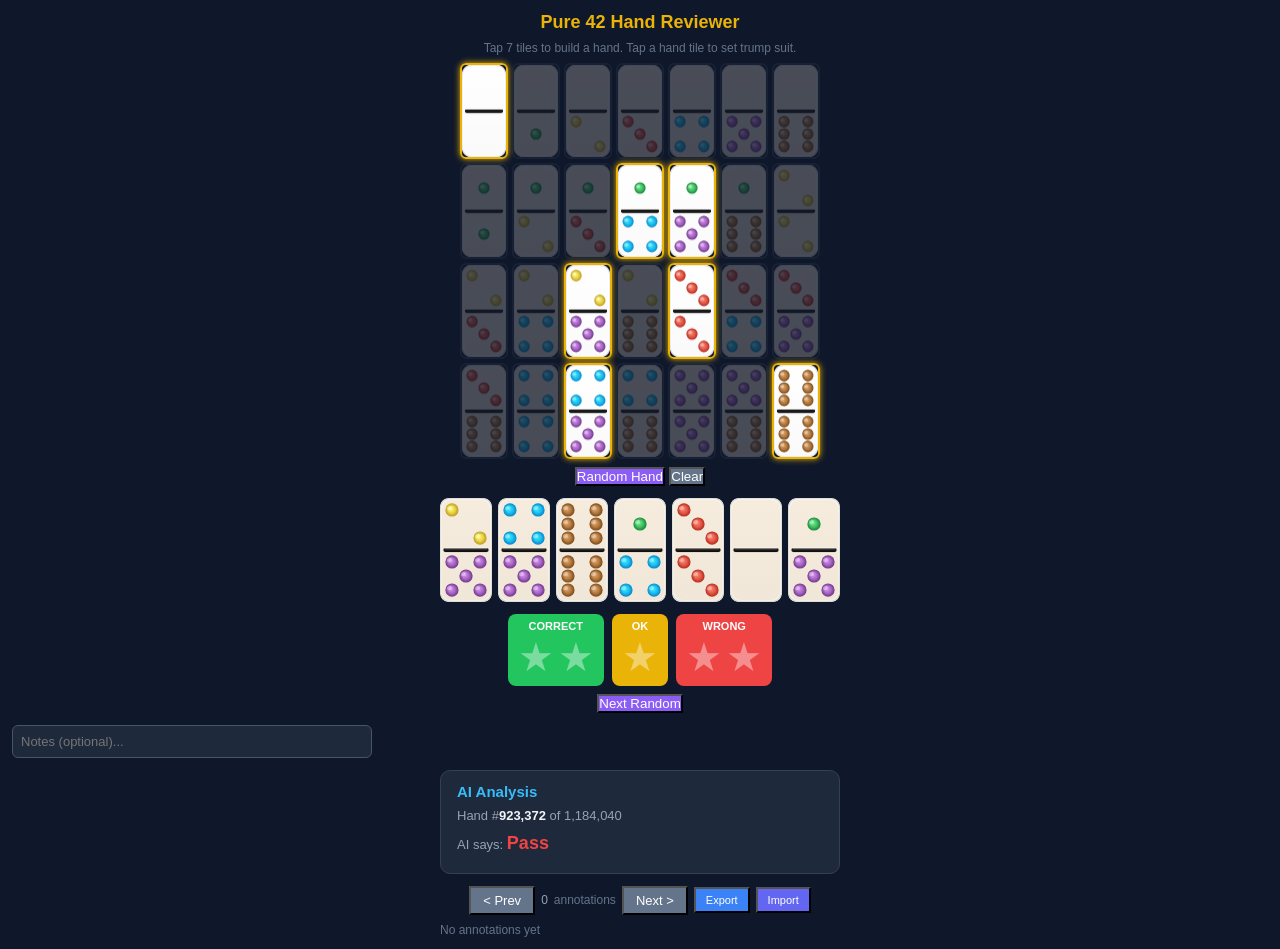
==== hand-reviewer.html @ 448b38bd "Flip button order: Correct on left, Wrong on right, stars reversed Co-Authored-By: Claude Opus 4.6 (" ====
<!DOCTYPE html>
<html lang="en">
<head>
<meta charset="UTF-8">
<meta name="viewport" content="width=device-width, initial-scale=1.0, user-scalable=no">
<meta name="reader" content="deny">
<meta property="og:type" content="website">
<title>Pure 42 Hand Reviewer</title>
<style>
* { box-sizing: border-box; margin: 0; padding: 0; }
body {
  background: #0f172a;
  color: #e2e8f0;
  font-family: -apple-system, BlinkMacSystemFont, 'Segoe UI', sans-serif;
  padding: 12px;
  min-height: 100vh;
  -webkit-user-select: text; user-select: text;
}
h1 { font-size: 18px; text-align: center; margin-bottom: 8px; color: #eab308; }

/* Hand input */
#inputArea { text-align: center; margin-bottom: 12px; }
#inputArea label { font-size: 13px; color: #94a3b8; }

/* Tile picker grid */
#tilePicker {
  display: grid;
  grid-template-columns: repeat(7, 1fr);
  gap: 4px;
  max-width: 360px;
  margin: 8px auto;
}
.pickTile {
  width: 100%; aspect-ratio: 1/2;
  border: 2px solid #334155;
  border-radius: 6px;
  cursor: pointer;
  position: relative;
  overflow: hidden;
}
.pickTile.selected { border-color: #eab308; box-shadow: 0 0 6px #eab308; }
.pickTile.disabled { opacity: 0.25; pointer-events: none; }
.pickTile canvas { width: 100%; height: 100%; display: block; }

/* Hand display */
#handArea {
  display: flex;
  justify-content: center;
  gap: 6px;
  flex-wrap: wrap;
  margin: 12px auto;
  min-height: 90px;
}
.handTile {
  width: 52px; height: 104px;
  border-radius: 8px;
  cursor: pointer;
  position: relative;
  transition: transform 0.2s, box-shadow 0.2s;
}
.handTile.trump { box-shadow: 0 0 10px 2px rgba(234,179,8,0.7); transform: translateY(-4px); }
.handTile canvas { width: 100%; height: 100%; display: block; border-radius: 8px; }

/* Results panel */
#resultsPanel {
  background: #1e293b;
  border-radius: 10px;
  padding: 12px 16px;
  max-width: 400px;
  margin: 12px auto;
  border: 1px solid #334155;
}
#resultsPanel h2 { font-size: 15px; color: #38bdf8; margin-bottom: 6px; }
.result-row { font-size: 13px; margin: 4px 0; line-height: 1.5; }
.result-row .label { color: #94a3b8; }
.result-row .value { color: #f1f5f9; font-weight: 600; }
.bid-value { color: #22c55e; font-size: 18px; font-weight: 700; }
.pass-value { color: #ef4444; font-size: 18px; font-weight: 700; }

/* Annotation */
#annotationArea {
  max-width: 400px;
  margin: 12px auto;
  text-align: center;
}
#annotationArea button {
  padding: 8px 16px;
  border: none;
  border-radius: 6px;
  font-size: 13px;
  font-weight: 600;
  cursor: pointer;
  margin: 4px;
}
.btn-correct { background: #22c55e; color: #fff; }
.btn-wrong { background: #ef4444; color: #fff; }
.btn-export { background: #3b82f6; color: #fff; }
.btn-import { background: #6366f1; color: #fff; }
.btn-clear { background: #64748b; color: #fff; }
.btn-random { background: #8b5cf6; color: #fff; }
#noteInput {
  width: 100%;
  max-width: 360px;
  padding: 8px;
  border-radius: 6px;
  border: 1px solid #475569;
  background: #1e293b;
  color: #e2e8f0;
  font-size: 13px;
  margin-top: 8px;
}

/* History */
#historyPanel {
  max-width: 400px;
  margin: 16px auto;
  font-size: 12px;
}
#historyPanel h3 { color: #94a3b8; margin-bottom: 6px; font-size: 13px; }
.history-item {
  background: #1e293b;
  border-radius: 6px;
  padding: 8px;
  margin: 4px 0;
  border-left: 3px solid #475569;
}
.history-item.correct { border-left-color: #22c55e; }
.history-item.wrong { border-left-color: #ef4444; }

/* Instructions */
#instructions {
  text-align: center;
  font-size: 12px;
  color: #64748b;
  margin: 8px 0;
}
</style>
</head>
<body>

<h1>Pure 42 Hand Reviewer</h1>
<div id="instructions">Tap 7 tiles to build a hand. Tap a hand tile to set trump suit.</div>

<div id="inputArea">
  <div id="tilePicker"></div>
  <button class="btn-random" onclick="randomHand()">Random Hand</button>
  <button class="btn-clear" onclick="clearHand()">Clear</button>
</div>

<div id="handArea"></div>

<div id="buttonsArea" style="display:none">
  <div id="starRating" style="display:flex;justify-content:center;gap:8px;margin:8px 0;flex-wrap:wrap">
    <div style="background:#22c55e;border-radius:8px;padding:6px 10px;text-align:center;min-width:90px" onmouseleave="previewStars(0)">
      <div style="font-size:11px;font-weight:700;color:#fff;margin-bottom:2px">CORRECT</div>
      <span class="star" onclick="submitRating(5)" onmouseenter="previewStars(5)" ontouchstart="previewStars(5)" style="cursor:pointer;font-size:40px;color:rgba(255,255,255,0.4)">&#9733;</span>
      <span class="star" onclick="submitRating(4)" onmouseenter="previewStars(4)" ontouchstart="previewStars(4)" style="cursor:pointer;font-size:40px;color:rgba(255,255,255,0.4)">&#9733;</span>
    </div>
    <div style="background:#eab308;border-radius:8px;padding:6px 10px;text-align:center" onmouseleave="previewStars(0)">
      <div style="font-size:11px;font-weight:700;color:#fff;margin-bottom:2px">OK</div>
      <span class="star" onclick="submitRating(3)" onmouseenter="previewStars(3)" ontouchstart="previewStars(3)" style="cursor:pointer;font-size:40px;color:rgba(255,255,255,0.4)">&#9733;</span>
    </div>
    <div style="background:#ef4444;border-radius:8px;padding:6px 10px;text-align:center;min-width:90px" onmouseleave="previewStars(0)">
      <div style="font-size:11px;font-weight:700;color:#fff;margin-bottom:2px">WRONG</div>
      <span class="star" onclick="submitRating(2)" onmouseenter="previewStars(2)" ontouchstart="previewStars(2)" style="cursor:pointer;font-size:40px;color:rgba(255,255,255,0.4)">&#9733;</span>
      <span class="star" onclick="submitRating(1)" onmouseenter="previewStars(1)" ontouchstart="previewStars(1)" style="cursor:pointer;font-size:40px;color:rgba(255,255,255,0.4)">&#9733;</span>
    </div>
  </div>

  <div style="text-align:center;margin:6px 0">
    <button class="btn-random" onclick="randomHand()">Next Random</button>
  </div>

  <input type="text" id="noteInput" placeholder="Notes (optional)..." style="margin-top:6px">
</div>

<div id="resultsPanel" style="display:none">
  <h2>AI Analysis</h2>
  <div id="resultsContent"></div>
</div>

<div id="navArea" style="margin-top:10px;display:flex;gap:6px;justify-content:center;align-items:center;flex-wrap:wrap">
  <button class="btn-clear" onclick="browseAnnotation(-1)" style="padding:5px 12px;font-size:13px">&lt; Prev</button>
  <span id="historyCount" style="font-size:12px;color:#94a3b8">0</span><span style="font-size:12px;color:#64748b"> annotations</span>
  <button class="btn-clear" onclick="browseAnnotation(1)" style="padding:5px 12px;font-size:13px">Next &gt;</button>
  <button class="btn-export" onclick="exportAnnotations()" style="padding:5px 10px;font-size:11px">Export</button>
  <button class="btn-import" onclick="document.getElementById('importFile').click()" style="padding:5px 10px;font-size:11px">Import</button>
  <input type="file" id="importFile" accept=".json" style="display:none" onchange="importAnnotations(event)">
</div>

<div id="historyList" style="margin-top:8px;max-width:400px;margin-left:auto;margin-right:auto"></div>

<script>
// ============================================================
// DOMINO RENDERING (extracted from game.js)
// ============================================================
const DOMINO_STYLE = {
  PIP_SCALE: 2.05,
  DISPLAY_PIP_SCALE: 1.5,
  FACE: {
    HIGHLIGHTED: "rgba(255,255,255,1.0)",
    NORMAL: "rgba(245,236,221,0.96)",
  },
  BACK: {
    NORMAL: "rgba(232,222,205,0.92)",
    HIGHLIGHTED: "rgba(245,240,230,0.95)",
  },
  EDGE: { NORMAL: "#d7d7d7", HIGHLIGHTED: "#e8e8e8" },
  EDGE_THICKNESS: 20,
  INVALID_OPACITY: 0.35,
  PIP_COLORS: {
    0: "rgba(20,20,22,0.95)",
    1: "rgba(54,178,88,0.98)",
    2: "rgba(240,199,61,0.98)",
    3: "rgba(231,76,60,0.98)",
    4: "rgba(0,178,255,0.98)",
    5: "rgba(155,89,182,0.98)",
    6: "rgba(167,110,52,0.98)",
    7: "rgba(59,130,246,0.98)",
  },
  BORDER_COLOR: "rgba(0,0,0,0.22)",
  BORDER_WIDTH: 1.4,
  CENTER_LINE_WIDTH: 2,
  CENTER_LINE_COLOR: "rgba(0,0,0,0.22)",
  BEVEL_OPACITY: 0.40,
  BEVEL_COLOR: "rgba(255,255,255,0.75)",
  BEVEL_WIDTH: 2,
  PIPFX_ENABLED: true,
  PIPFX_RING_WIDTH_RATIO: 0.34,
  PIPFX_RING_OPACITY: 0.06,
  PIPFX_HI1_OPACITY: 0.33,
  PIPFX_HI2_OPACITY: 0.22,
  PIPFX_HI1_SIZE: 0.85,
  PIPFX_HI2_SIZE: 0.24,
  PIPFX_HI1_DX: -0.60,
  PIPFX_HI1_DY: -0.46,
  PIPFX_HI2_DX: -0.12,
  PIPFX_HI2_DY: -0.10,
  PIPFX_HI_LOCK_SCREEN: true,
  PIPFX_GRADIENT: true,
  FANCY_LINE_ENABLED: true,
  FANCY_LINE_COLOR: "rgba(0,0,0,0.90)",
  CENTER_LINE_HI_COLOR: "rgba(255,255,255,1)",
  CENTER_LINE_HI_OPACITY: 0.45,
  CENTER_LINE_HI_WIDTH_RATIO: 0.40,
  CENTER_LINE_HI_Y_OFFSET_PX: -1.6,
  CENTER_LINE_SH_COLOR: "rgba(0,0,0,1)",
  CENTER_LINE_SH_OPACITY: 0.30,
  CENTER_LINE_SH_WIDTH_RATIO: 0.32,
  CENTER_LINE_SH_Y_OFFSET_PX: 1.6,
};

function lerp(a,b,t){ return a+(b-a)*t; }
function parseRGBA(str){
  let m=str.match(/^#([0-9a-f]{6})$/i);
  if(m){ const h=m[1]; return {r:parseInt(h.slice(0,2),16),g:parseInt(h.slice(2,4),16),b:parseInt(h.slice(4,6),16),a:1}; }
  m=str.match(/^rgba?\s*\(\s*(\d+)\s*,\s*(\d+)\s*,\s*(\d+)\s*(?:,\s*([\d.]+))?\s*\)$/i);
  if(m){ return {r:parseInt(m[1]),g:parseInt(m[2]),b:parseInt(m[3]),a:m[4]?parseFloat(m[4]):1}; }
  return {r:255,g:255,b:255,a:1};
}
function rgbaToStr(c){ return `rgba(${Math.round(c.r)},${Math.round(c.g)},${Math.round(c.b)},${c.a})`; }
function lerpRGB(c1,c2,t){ return {r:lerp(c1.r,c2.r,t),g:lerp(c1.g,c2.g,t),b:lerp(c1.b,c2.b,t),a:1}; }
function roundRectPath(ctx,x,y,w,h,r){
  r=Math.max(0,Math.min(r,Math.min(w,h)/2));
  ctx.beginPath();
  ctx.moveTo(x+r,y); ctx.lineTo(x+w-r,y); ctx.quadraticCurveTo(x+w,y,x+w,y+r);
  ctx.lineTo(x+w,y+h-r); ctx.quadraticCurveTo(x+w,y+h,x+w-r,y+h);
  ctx.lineTo(x+r,y+h); ctx.quadraticCurveTo(x,y+h,x,y+h-r);
  ctx.lineTo(x,y+r); ctx.quadraticCurveTo(x,y,x+r,y); ctx.closePath();
}
function pipColorForValue(v){ return DOMINO_STYLE.PIP_COLORS[Number(v)] || DOMINO_STYLE.PIP_COLORS[0]; }

function drawFace(ctx, tile, w, h, highlighted, valid){
  highlighted = highlighted || false;
  valid = (valid !== undefined) ? valid : true;
  const lw = Math.max(2, Math.floor(w * 0.02)), rCss = 12;
  ctx.clearRect(0, 0, w, h);

  const faceColor = highlighted ? DOMINO_STYLE.FACE.HIGHLIGHTED : DOMINO_STYLE.FACE.NORMAL;
  const topColor = lerpRGB(parseRGBA(faceColor), {r:255,g:255,b:255,a:1}, 0.02);
  const botColor = lerpRGB(parseRGBA(faceColor), {r:0,g:0,b:0,a:1}, 0.02);
  const g = ctx.createLinearGradient(0, 0, 0, h);
  g.addColorStop(0, rgbaToStr(topColor));
  g.addColorStop(1, rgbaToStr(botColor));
  ctx.fillStyle = g;
  roundRectPath(ctx, 0, 0, w, h, rCss);
  ctx.fill();

  // Bevel
  ctx.save();
  ctx.globalAlpha = DOMINO_STYLE.BEVEL_OPACITY;
  ctx.strokeStyle = DOMINO_STYLE.BEVEL_COLOR;
  ctx.lineWidth = DOMINO_STYLE.BEVEL_WIDTH;
  roundRectPath(ctx, 1, 1, w-2, h-2, rCss);
  ctx.stroke();
  ctx.restore();

  // Border
  const edgeColor = highlighted ? DOMINO_STYLE.EDGE.HIGHLIGHTED : DOMINO_STYLE.EDGE.NORMAL;
  ctx.lineWidth = DOMINO_STYLE.BORDER_WIDTH;
  ctx.strokeStyle = edgeColor;
  roundRectPath(ctx, 0, 0, w, h, rCss);
  ctx.stroke();

  // Pip patterns
  const spots = {
    0: [], 1: [[0,0]], 2: [[-1,-1],[1,1]], 3: [[-1,-1],[0,0],[1,1]],
    4: [[-1,-1],[1,-1],[-1,1],[1,1]], 5: [[-1,-1],[1,-1],[0,0],[-1,1],[1,1]],
    6: [[-1,-1],[1,-1],[-1,0],[1,0],[-1,1],[1,1]],
    7: [[-1,-1],[1,-1],[-1,0],[0,0],[1,0],[-1,1],[1,1]]
  };

  const hh = h / 2;
  const sx = w * 0.27;
  const sy = hh * 0.27;
  const pr = Math.max(1.2, Math.min(w, hh) * 0.062 * DOMINO_STYLE.PIP_SCALE);

  // Center line
  const lineOpacity = valid ? 1.0 : DOMINO_STYLE.INVALID_OPACITY;
  ctx.save();
  ctx.globalAlpha = lineOpacity;
  if (DOMINO_STYLE.FANCY_LINE_ENABLED) {
    const cxGrid = w / 2;
    const minX = cxGrid - sx - pr;
    const maxX = cxGrid + sx + pr;
    const baseW = Math.max(DOMINO_STYLE.CENTER_LINE_WIDTH, pr * 0.60);
    ctx.beginPath(); ctx.moveTo(minX, h/2); ctx.lineTo(maxX, h/2);
    ctx.lineWidth = baseW; ctx.strokeStyle = DOMINO_STYLE.FANCY_LINE_COLOR;
    ctx.lineCap = "round"; ctx.stroke();
    // Highlight
    const hiA = DOMINO_STYLE.CENTER_LINE_HI_OPACITY;
    if (hiA > 0) {
      const hiW = Math.max(1, baseW * DOMINO_STYLE.CENTER_LINE_HI_WIDTH_RATIO);
      ctx.save(); ctx.globalAlpha = lineOpacity * hiA;
      ctx.strokeStyle = DOMINO_STYLE.CENTER_LINE_HI_COLOR; ctx.lineWidth = hiW;
      ctx.beginPath(); ctx.moveTo(minX, h/2 + DOMINO_STYLE.CENTER_LINE_HI_Y_OFFSET_PX);
      ctx.lineTo(maxX, h/2 + DOMINO_STYLE.CENTER_LINE_HI_Y_OFFSET_PX);
      ctx.lineCap = "round"; ctx.stroke(); ctx.restore();
    }
    // Shadow
    const shA = DOMINO_STYLE.CENTER_LINE_SH_OPACITY;
    if (shA > 0) {
      const shW = Math.max(1, baseW * DOMINO_STYLE.CENTER_LINE_SH_WIDTH_RATIO);
      ctx.save(); ctx.globalAlpha = lineOpacity * shA;
      ctx.strokeStyle = DOMINO_STYLE.CENTER_LINE_SH_COLOR; ctx.lineWidth = shW;
      ctx.beginPath(); ctx.moveTo(minX, h/2 + DOMINO_STYLE.CENTER_LINE_SH_Y_OFFSET_PX);
      ctx.lineTo(maxX, h/2 + DOMINO_STYLE.CENTER_LINE_SH_Y_OFFSET_PX);
      ctx.lineCap = "round"; ctx.stroke(); ctx.restore();
    }
  } else {
    ctx.beginPath(); ctx.moveTo(0, h/2); ctx.lineTo(w, h/2);
    ctx.lineWidth = DOMINO_STYLE.CENTER_LINE_WIDTH;
    ctx.strokeStyle = DOMINO_STYLE.CENTER_LINE_COLOR; ctx.stroke();
  }
  ctx.restore();

  // Fancy pip
  function pipFancy(x, y, pr, col){
    if (DOMINO_STYLE.PIPFX_GRADIENT) {
      const parsed = parseRGBA(col);
      const lighter = rgbaToStr({r: Math.min(255, parsed.r + 60), g: Math.min(255, parsed.g + 60), b: Math.min(255, parsed.b + 60), a: parsed.a});
      const darker = rgbaToStr({r: Math.max(0, parsed.r - 30), g: Math.max(0, parsed.g - 30), b: Math.max(0, parsed.b - 30), a: parsed.a});
      const grad = ctx.createRadialGradient(x - pr*0.25, y - pr*0.25, pr*0.1, x, y, pr);
      grad.addColorStop(0, lighter); grad.addColorStop(1, darker);
      ctx.fillStyle = grad;
    } else { ctx.fillStyle = col; }
    ctx.beginPath(); ctx.arc(x, y, pr, 0, Math.PI * 2); ctx.fill();
    // Ring
    const ringW = Math.max(1, pr * DOMINO_STYLE.PIPFX_RING_WIDTH_RATIO);
    if (DOMINO_STYLE.PIPFX_RING_OPACITY > 0) {
      ctx.save(); ctx.globalAlpha = DOMINO_STYLE.PIPFX_RING_OPACITY;
      ctx.strokeStyle = "rgba(0,0,0,1)"; ctx.lineWidth = ringW;
      ctx.beginPath(); ctx.arc(x, y, pr - ringW * 0.5, 0, Math.PI * 2); ctx.stroke(); ctx.restore();
    }
    // Highlights
    const innerR = Math.max(1, pr - ringW);
    const hi1A = DOMINO_STYLE.PIPFX_HI1_OPACITY;
    const hi2A = DOMINO_STYLE.PIPFX_HI2_OPACITY;
    if (hi1A > 0) {
      const dx = DOMINO_STYLE.PIPFX_HI1_DX * innerR;
      const dy = DOMINO_STYLE.PIPFX_HI1_DY * innerR;
      ctx.save(); ctx.globalAlpha = hi1A; ctx.fillStyle = "rgba(255,255,255,1)";
      ctx.beginPath();
      if (ctx.ellipse) ctx.ellipse(x+dx, y+dy, innerR*DOMINO_STYLE.PIPFX_HI1_SIZE*0.70, innerR*DOMINO_STYLE.PIPFX_HI1_SIZE*0.55, -0.35, 0, Math.PI*2);
      else ctx.arc(x+dx, y+dy, innerR*DOMINO_STYLE.PIPFX_HI1_SIZE*0.55, 0, Math.PI*2);
      ctx.fill(); ctx.restore();
    }
    if (hi2A > 0) {
      const dx = DOMINO_STYLE.PIPFX_HI2_DX * innerR;
      const dy = DOMINO_STYLE.PIPFX_HI2_DY * innerR;
      ctx.save(); ctx.globalAlpha = hi2A; ctx.fillStyle = "rgba(255,255,255,1)";
      ctx.beginPath();
      if (ctx.ellipse) ctx.ellipse(x+dx, y+dy, innerR*DOMINO_STYLE.PIPFX_HI2_SIZE*0.55, innerR*DOMINO_STYLE.PIPFX_HI2_SIZE*0.45, -0.35, 0, Math.PI*2);
      else ctx.arc(x+dx, y+dy, innerR*DOMINO_STYLE.PIPFX_HI2_SIZE*0.45, 0, Math.PI*2);
      ctx.fill(); ctx.restore();
    }
  }

  function drawHalf(val, oy){
    val = Number(val) || 0;
    const cx = w / 2, cy = oy + hh / 2;
    const col = pipColorForValue(val);
    for(const s of (spots[val] || [])){
      pipFancy(cx + s[0] * sx, cy + s[1] * sy, pr, col);
    }
  }

  ctx.save();
  ctx.globalAlpha = valid ? 1.0 : DOMINO_STYLE.INVALID_OPACITY;
  drawHalf(tile[0], 0);
  drawHalf(tile[1], h / 2);
  ctx.restore();
}

// ============================================================
// TILE RENDERING HELPER
// ============================================================
function renderTileCanvas(tile, w, h, highlighted){
  const cvs = document.createElement('canvas');
  const dpr = window.devicePixelRatio || 1;
  cvs.width = Math.round(w * dpr);
  cvs.height = Math.round(h * dpr);
  cvs.style.width = w + 'px';
  cvs.style.height = h + 'px';
  const ctx = cvs.getContext('2d');
  drawFace(ctx, tile, cvs.width, cvs.height, highlighted, true);
  return cvs;
}

// ============================================================
// GAME STATE MOCK (needed for pure42-ai.js)
// ============================================================
var GAME_MODE = 'T42';
var pure42Mode = true;
var session = {
  game: { max_pip: 6, hand_size: 7 },
  bid_winner_seat: 0
};

// Stubs for functions that pure42-ai.js routing IIFE expects
window.evaluateHandForBid = function(hand){ return { action: "pass" }; };
window.aiChooseTrump = function(hand, bidAmount){ return 0; };
window.choose_tile_ai = function(){ return 0; };

// ============================================================
// APP STATE
// ============================================================
let currentHand = [];
let selectedTrump = null;
let annotations = JSON.parse(localStorage.getItem('hr_annotations') || '[]');

// All 28 tiles in double-6 set
const ALL_TILES = [];
for(let i = 0; i <= 6; i++) for(let j = i; j <= 6; j++) ALL_TILES.push([i, j]);

// ============================================================
// HAND NUMBERING (1 to 1,184,040)
// Tile rank: 6-6=27, 6-5=26, ... 0-0=0 (standard domino order)
// Uses combinatorial number system for unique hand index
// ============================================================
function tileRank(tile){
  const hi = Math.max(tile[0], tile[1]);
  const lo = Math.min(tile[0], tile[1]);
  // Rank = sum of tiles before this group + position within group
  // Group for high pip h: starts at index (h*(h+1))/2, tiles are h-0, h-1, ..., h-h
  // But we want descending order (6-6=27, 0-0=0)
  const ascending = (hi * (hi + 1)) / 2 + lo; // 0-0=0, 1-0=1, 1-1=2, 2-0=3, ...
  return ascending;
}

function choose(n, k){
  if(k > n || k < 0) return 0;
  if(k === 0 || k === n) return 1;
  let result = 1;
  for(let i = 0; i < k; i++){
    result = result * (n - i) / (i + 1);
  }
  return Math.round(result);
}

function handNumber(hand){
  if(hand.length !== 7) return null;
  // Get ranks, sort descending
  const ranks = hand.map(t => tileRank(t)).sort((a, b) => b - a);
  // Combinatorial number system: index = C(r0,7) + C(r1,6) + ... + C(r6,1)
  let index = 0;
  for(let i = 0; i < 7; i++){
    index += choose(ranks[i], 7 - i);
  }
  return index + 1; // 1-based
}

// ============================================================
// TILE PICKER
// ============================================================
function buildPicker(){
  const picker = document.getElementById('tilePicker');
  picker.innerHTML = '';
  for(const tile of ALL_TILES){
    const div = document.createElement('div');
    div.className = 'pickTile';
    const inHand = currentHand.some(t => t[0]===tile[0] && t[1]===tile[1]);
    if(inHand) div.classList.add('selected');
    if(!inHand && currentHand.length >= 7) div.classList.add('disabled');

    const cvs = renderTileCanvas(tile, 44, 88, inHand);
    cvs.style.width = '100%'; cvs.style.height = '100%';
    div.appendChild(cvs);
    div.addEventListener('click', () => toggleTile(tile));
    picker.appendChild(div);
  }
}

function toggleTile(tile){
  const idx = currentHand.findIndex(t => t[0]===tile[0] && t[1]===tile[1]);
  if(idx >= 0){
    currentHand.splice(idx, 1);
  } else if(currentHand.length < 7){
    currentHand.push(tile);
  }
  selectedTrump = null;
  buildPicker();
  renderHand();
  if(currentHand.length === 7) runAnalysis();
  else hideResults();
}

// ============================================================
// HAND DISPLAY WITH TRUMP SORTING
// ============================================================
function renderHand(){
  const area = document.getElementById('handArea');
  area.innerHTML = '';
  const sorted = getSortedHand();
  for(const tile of sorted){
    const isTrump = isTrumpTile(tile);
    const div = document.createElement('div');
    div.className = 'handTile' + (isTrump ? ' trump' : '');
    const cvs = renderTileCanvas(tile, 52, 104, isTrump);
    cvs.style.width = '100%'; cvs.style.height = '100%';
    div.appendChild(cvs);
    div.addEventListener('click', () => pickTrumpFromTile(tile));
    area.appendChild(div);
  }
}

function isTrumpTile(tile){
  if(selectedTrump === null) return false;
  if(selectedTrump === 'NT' || selectedTrump === 'DOUBLES') return tile[0] === tile[1];
  return tile[0] === selectedTrump || tile[1] === selectedTrump;
}

function getSortedHand(){
  if(selectedTrump === null) return currentHand.slice();
  const trump = selectedTrump;

  return currentHand.slice().sort((a, b) => {
    const keyA = getSortKey(a, trump);
    const keyB = getSortKey(b, trump);
    if(keyA[0] !== keyB[0]) return keyA[0] - keyB[0];
    return keyA[1] - keyB[1];
  });
}

function getSortKey(tile, trump){
  const highPip = Math.max(tile[0], tile[1]);
  const lowPip = Math.min(tile[0], tile[1]);
  const isDouble = tile[0] === tile[1];
  let isTrump = false, isDoubleTrump = false, otherPip = 0;

  if(trump === 'NT' || trump === 'DOUBLES'){
    if(isDouble){ isTrump = true; isDoubleTrump = true; }
  } else if(trump !== null && typeof trump === 'number'){
    if(tile[0] === trump || tile[1] === trump){
      isTrump = true;
      isDoubleTrump = isDouble;
      otherPip = (tile[0] === trump) ? tile[1] : tile[0];
    }
  }

  if(isDoubleTrump) return [0, 100 - highPip];
  if(isTrump) return [1, 100 - otherPip];
  if(isDouble) return [2, 100 - highPip];
  return [3, (100 - highPip) * 10 + (100 - lowPip)];
}

function pickTrumpFromTile(tile){
  if(currentHand.length < 7) return;
  // Determine trump suit from clicked tile
  if(tile[0] === tile[1]){
    // Clicked a double — cycle: pip suit → NT/DOUBLES → null
    if(selectedTrump === tile[0]) { selectedTrump = 'DOUBLES'; }
    else if(selectedTrump === 'DOUBLES') { selectedTrump = null; }
    else { selectedTrump = tile[0]; }
  } else {
    // Non-double: pick the higher pip as trump (tap again for lower, again for null)
    const high = Math.max(tile[0], tile[1]);
    const low = Math.min(tile[0], tile[1]);
    if(selectedTrump === high) selectedTrump = low;
    else if(selectedTrump === low) selectedTrump = null;
    else selectedTrump = high;
  }
  renderHand();
  runAnalysis();
}

// ============================================================
// BID RANGE ANALYSIS
// Calculates safe / normal / risky bid tiers for a hand+trump
// ============================================================
function analyzeBidRange(hand, trumpPip){
  const maxPip = 6;
  const doubles = hand.filter(t => t[0] === t[1]);
  const doublePips = new Set(doubles.map(d => d[0]));

  function tileEq(a,b){ return Math.min(a[0],a[1])===Math.min(b[0],b[1]) && Math.max(a[0],a[1])===Math.max(b[0],b[1]); }
  const COUNT_TILES = [
    { tile: [5,5], pts: 10, suits: [5] },
    { tile: [6,4], pts: 10, suits: [6, 4] },
    { tile: [5,0], pts: 5,  suits: [5, 0] },
    { tile: [4,1], pts: 5,  suits: [4, 1] },
    { tile: [3,2], pts: 5,  suits: [3, 2] }
  ];

  // ── NT / DOUBLES analysis ──
  if(trumpPip === 'NT' || trumpPip === 'DOUBLES'){
    const offs = hand.filter(t => t[0] !== t[1]);
    // Each off is a risk — you lose that trick unless partner wins it
    let totalRisk = 0;
    let offDetails = [];
    for(const off of offs){
      const highPip = Math.max(off[0], off[1]);
      const hasDoubleAhead = doublePips.has(highPip);
      const offIsCount = (off[0]+off[1]===5 || off[0]+off[1]===10);
      let exposure = 0;
      for(const ct of COUNT_TILES){
        if(ct.suits.includes(highPip) && !tileEq(ct.tile, off)){
          if(!hand.some(h => tileEq(h, ct.tile))) exposure += ct.pts;
        }
      }
      const selfCount = offIsCount ? (off[0]+off[1]===10 ? 10 : 5) : 0;
      offDetails.push({ tile: off, highPip, hasDoubleAhead, exposure, selfCount });
      totalRisk += 1 + exposure + selfCount;
    }
    // All doubles = perfect
    if(offs.length === 0) return {
      safeBid: 42, normalBid: 42, riskyBid: 42,
      trumpCount: doubles.length, hasDoubleTrump: true,
      nonTrumpDoubles: doubles.length, offs: 0, offBreakdown: ['No offs - perfect!'],
      isNT: true
    };

    let safeBid = Math.min(42, 42 - totalRisk);
    let normalRisk = 0;
    for(const od of offDetails){
      let r = 1 + od.selfCount;
      if(od.hasDoubleAhead) r += Math.ceil(od.exposure * 0.4);
      else r += od.exposure;
      normalRisk += r;
    }
    if(offs.length >= 2) normalRisk = Math.max(0, normalRisk - 5);
    let normalBid = Math.min(42, 42 - normalRisk);
    let riskyRisk = 0;
    for(const od of offDetails){
      let r = 1;
      if(od.hasDoubleAhead) r += Math.ceil(od.exposure * 0.2);
      else r += Math.ceil(od.exposure * 0.5);
      riskyRisk += r;
    }
    if(offs.length >= 1) riskyRisk = Math.max(0, riskyRisk - 5);
    let riskyBid = Math.min(42, 42 - riskyRisk);

    // Enforce monotonicity
    if(normalBid < safeBid) normalBid = safeBid;
    if(riskyBid < normalBid) riskyBid = normalBid;

    let breakdown = offDetails.map(od => {
      let s = od.tile[0]+'-'+od.tile[1]+': ';
      let parts = [];
      if(od.selfCount > 0) parts.push('is count ('+od.selfCount+'pts)');
      if(od.exposure > 0) parts.push('exposes '+od.exposure+'pts');
      if(od.hasDoubleAhead) parts.push('double ahead');
      return s + (parts.length ? parts.join(', ') : 'low risk');
    });

    return {
      safeBid: safeBid < 30 ? 'pass' : safeBid,
      normalBid: normalBid < 30 ? 'pass' : normalBid,
      riskyBid: riskyBid < 30 ? 'pass' : riskyBid,
      trumpCount: doubles.length, hasDoubleTrump: true,
      nonTrumpDoubles: doubles.length, offs: offs.length,
      offBreakdown: breakdown, isNT: true
    };
  }

  if(trumpPip === null) return null;

  // ── PIP TRUMP analysis ──
  const trumpTiles = hand.filter(t => t[0] === trumpPip || t[1] === trumpPip);
  const trumpCount = trumpTiles.length;
  const hasDoubleTrump = trumpTiles.some(t => t[0] === trumpPip && t[1] === trumpPip);
  const nonTrumpDoubles = doubles.filter(d => d[0] !== trumpPip);
  const offs = hand.filter(t => t[0] !== t[1] && t[0] !== trumpPip && t[1] !== trumpPip);

  // Build trump ranking to check top trumps held
  const allTrumpsRanked = [[trumpPip, trumpPip]];
  for(let p = maxPip; p >= 0; p--){
    if(p === trumpPip) continue;
    allTrumpsRanked.push([Math.min(trumpPip,p), Math.max(trumpPip,p)]);
  }
  let topTrumpsHeld = 0;
  for(const rt of allTrumpsRanked){
    if(hand.some(h => tileEq(h, rt))) topTrumpsHeld++;
    else break;
  }

  // ── TRUMP RISK ──
  // Check for exposed count in trump suit
  let trumpCountExposure = 0;
  for(const ct of COUNT_TILES){
    const isTrump = ct.tile[0] === trumpPip || ct.tile[1] === trumpPip;
    if(isTrump && !hand.some(h => tileEq(h, ct.tile))){
      trumpCountExposure += ct.pts;
    }
  }

  let safeTrumpRisk, normalTrumpRisk, riskyTrumpRisk;

  if(topTrumpsHeld >= trumpCount && topTrumpsHeld >= 3){
    // Have ALL top trumps — unbeatable in trumps
    safeTrumpRisk = 0; normalTrumpRisk = 0; riskyTrumpRisk = 0;
  } else if(hasDoubleTrump && topTrumpsHeld >= 2 && trumpCount >= 3){
    // Double + consecutive top trumps + depth — very safe
    safeTrumpRisk = 1; normalTrumpRisk = 0; riskyTrumpRisk = 0;
  } else if(hasDoubleTrump && trumpCount >= 4){
    // Double + depth — will pull most trumps
    safeTrumpRisk = 1; normalTrumpRisk = 1; riskyTrumpRisk = 0;
  } else if(hasDoubleTrump && trumpCount >= 3){
    // Standard double + 2 more
    safeTrumpRisk = 2 + Math.ceil(trumpCountExposure * 0.3);
    normalTrumpRisk = 1;
    riskyTrumpRisk = 1;
  } else if(hasDoubleTrump){
    // Double but only 2 trumps — weak
    safeTrumpRisk = 3 + trumpCountExposure;
    normalTrumpRisk = 2 + Math.ceil(trumpCountExposure * 0.5);
    riskyTrumpRisk = 2;
  } else if(topTrumpsHeld >= 2 && trumpCount >= 3){
    // No double but top 2+ and depth
    safeTrumpRisk = 2 + trumpCountExposure;
    normalTrumpRisk = 2;
    riskyTrumpRisk = 1;
  } else {
    // No double, not top trumps — significant risk
    safeTrumpRisk = 4 + trumpCountExposure;
    normalTrumpRisk = 3 + Math.ceil(trumpCountExposure * 0.5);
    riskyTrumpRisk = 2;
  }

  // ── OFF RISK per off tile ──
  let offDetails = [];
  for(const off of offs){
    const highPip = Math.max(off[0], off[1]);
    const lowPip = Math.min(off[0], off[1]);
    const hasDoubleAhead = doublePips.has(highPip);
    const offIsCount = (off[0]+off[1]===5 || off[0]+off[1]===10);

    // Is this a "covered" off? (has double of the high pip, so you lead double first)
    // Also check if this off is in a suit where you hold the highest remaining tiles
    let highExposure = 0;
    for(const ct of COUNT_TILES){
      if(ct.tile[0]===trumpPip || ct.tile[1]===trumpPip) continue;
      if(ct.suits.includes(highPip) && !tileEq(ct.tile, off)){
        if(!hand.some(h => tileEq(h, ct.tile))) highExposure += ct.pts;
      }
    }
    let lowExposure = 0;
    for(const ct of COUNT_TILES){
      if(ct.tile[0]===trumpPip || ct.tile[1]===trumpPip) continue;
      if(ct.suits.includes(lowPip) && !tileEq(ct.tile, off)){
        if(!hand.some(h => tileEq(h, ct.tile))) lowExposure += ct.pts;
      }
    }

    const worstExposure = Math.max(highExposure, lowExposure);
    const selfCount = offIsCount ? (off[0]+off[1]===10 ? 10 : 5) : 0;

    // Is this off "covered"? (another tile of same high suit in hand gives you 2 plays in that suit)
    const sameHighSuit = hand.filter(t => !tileEq(t, off) && (t[0]===highPip || t[1]===highPip) && t[0]!==t[1]);
    const isCovered = hasDoubleAhead || sameHighSuit.length > 0;

    offDetails.push({
      tile: off, highPip, lowPip,
      hasDoubleAhead, isCovered,
      highExposure, lowExposure,
      worstExposure, selfCount
    });
  }

  // ──────────────────────────────────────────
  // SAFE BID CALCULATION
  // Each off costs ~3-7 pts (trick + opponent dumps count)
  // Per-off cost diminishes with more offs (count is finite)
  // Normal = safe + 1-2, Risky = safe + 2-6
  // ──────────────────────────────────────────
  const offCountFactor = 1 / (1 + offs.length * 0.12);
  let totalOffCost = 0;
  for(const od of offDetails){
    const exposure = od.worstExposure + od.selfCount;
    let cost = 3 + Math.round(exposure * 0.45 * offCountFactor);
    if(od.hasDoubleAhead) cost = Math.max(3, cost - 1);
    totalOffCost += cost;
  }

  let safeBid = Math.min(42, 42 - safeTrumpRisk - totalOffCost);

  // ── NORMAL BID: safe + 1-2 ──
  let normalBump = 0;
  if(topTrumpsHeld >= 3 || (hasDoubleTrump && topTrumpsHeld >= 2)) normalBump = 2;
  else if(hasDoubleTrump || topTrumpsHeld >= 2) normalBump = 1;
  const coveredCount = offDetails.filter(od => od.isCovered).length;
  if(coveredCount >= offs.length && offs.length > 0) normalBump += 1;
  let normalBid = safeBid + normalBump;

  // ── RISKY BID: safe + 2-6 ──
  let riskyBump = 2;
  if(topTrumpsHeld >= 3) riskyBump += 3;
  else if(topTrumpsHeld >= 2 && hasDoubleTrump) riskyBump += 2;
  else if(hasDoubleTrump && trumpCount >= 4) riskyBump += 2;
  else if(hasDoubleTrump || topTrumpsHeld >= 2) riskyBump += 1;
  if(coveredCount > 0) riskyBump += 1;
  if(nonTrumpDoubles.length >= 2) riskyBump += 1;
  riskyBump = Math.min(riskyBump, 10);
  let riskyBid = safeBid + riskyBump;

  // Cap and enforce monotonicity
  safeBid = Math.min(42, safeBid);
  normalBid = Math.min(42, normalBid);
  riskyBid = Math.min(42, riskyBid);
  if(normalBid < safeBid) normalBid = safeBid;
  if(riskyBid < normalBid) riskyBid = normalBid;

  // ── DOMINANT HAND DETECTION ──
  if(topTrumpsHeld >= trumpCount && trumpCount >= 3 && offs.length === 0){
    safeBid = 42; normalBid = 42; riskyBid = 42;
  }
  if(topTrumpsHeld >= 3 && trumpCount >= 4 && nonTrumpDoubles.length >= 1){
    if(offs.length === 0){ safeBid = 42; normalBid = 42; riskyBid = 42; }
    else if(offs.length === 1 && offDetails[0].isCovered){
      safeBid = Math.max(safeBid, 36);
      normalBid = Math.max(normalBid, 40);
      riskyBid = Math.max(riskyBid, 42);
    }
  }
  if(topTrumpsHeld >= 4 && hasDoubleTrump){
    if(offs.length === 0){ safeBid = 42; normalBid = 42; riskyBid = 42; }
    else if(offs.length <= 1){
      safeBid = Math.max(safeBid, 38);
      normalBid = Math.max(normalBid, 42);
      riskyBid = 42;
    }
  }

  // Build risk breakdown strings
  let breakdown = [];
  for(const od of offDetails){
    let s = od.tile[0]+'-'+od.tile[1] + ': ';
    let risks = [];
    if(od.selfCount > 0) risks.push('is count ('+od.selfCount+'pts)');
    if(od.worstExposure > 0) risks.push('exposes '+od.worstExposure+'pts');
    if(od.hasDoubleAhead) risks.push('double ahead');
    else if(od.isCovered) risks.push('covered');
    s += risks.length ? risks.join(', ') : 'low risk';
    breakdown.push(s);
  }
  // Add trump info to breakdown
  if(topTrumpsHeld > 0){
    breakdown.unshift('Top ' + topTrumpsHeld + ' of ' + trumpCount + ' trumps held' +
      (trumpCountExposure > 0 ? ' (' + trumpCountExposure + 'pts trump count exposed)' : ''));
  }

  return {
    safeBid: safeBid < 30 ? 'pass' : safeBid,
    normalBid: normalBid < 30 ? 'pass' : normalBid,
    riskyBid: riskyBid < 30 ? 'pass' : riskyBid,
    trumpCount, hasDoubleTrump, topTrumpsHeld,
    nonTrumpDoubles: nonTrumpDoubles.length,
    offs: offs.length, offBreakdown: breakdown
  };
}

// ============================================================
// AI ANALYSIS
// ============================================================
function runAnalysis(){
  if(currentHand.length !== 7) return;
  const panel = document.getElementById('resultsPanel');
  const content = document.getElementById('resultsContent');
  panel.style.display = 'block';
  document.getElementById('buttonsArea').style.display = 'block';

  // Run pure42 bidding
  let result;
  try {
    result = pure42_evaluateHandForBid(currentHand);
  } catch(e) {
    content.innerHTML = '<div class="result-row"><span class="value">Error: ' + e.message + '</span></div>';
    return;
  }

  // Get AI trump choice
  let aiTrump = null;
  try {
    if(result.action === 'bid'){
      aiTrump = pure42_aiChooseTrump(currentHand, result.bid);
    }
  } catch(e) {}

  let html = '';

  // Hand number + prior annotations check
  const hNum = handNumber(currentHand);
  if(hNum !== null){
    const handKey = currentHand.map(t => Math.min(t[0],t[1])+'-'+Math.max(t[0],t[1])).sort().join(',');
    const priorNotes = annotations.filter(a => {
      const aKey = a.hand.slice().sort().join(',');
      return aKey === handKey;
    });
    html += '<div class="result-row"><span class="label">Hand #</span><span class="value">' + hNum.toLocaleString() + '</span><span class="label"> of 1,184,040</span>';
    if(priorNotes.length > 0){
      const lastVerdict = priorNotes[priorNotes.length - 1].verdict;
      const vColor = lastVerdict === 'correct' ? '#22c55e' : lastVerdict === 'wrong' ? '#ef4444' : '#94a3b8';
      html += ' <span style="color:' + vColor + ';font-weight:700;margin-left:8px">(' + priorNotes.length + ' prior note' + (priorNotes.length > 1 ? 's' : '') + ')</span>';
    }
    html += '</div>';
    // Show prior notes if any
    if(priorNotes.length > 0){
      html += '<div style="margin:4px 0 8px;padding:6px 8px;background:#1a2332;border-radius:6px;border-left:3px solid ' + (priorNotes[priorNotes.length-1].verdict==='correct'?'#22c55e':'#ef4444') + ';font-size:12px;color:#94a3b8">';
      for(const pn of priorNotes){
        const vLabel = pn.verdict === 'correct' ? '<span style="color:#22c55e">CORRECT</span>' : '<span style="color:#ef4444">WRONG</span>';
        html += '<div style="margin-bottom:4px">' + vLabel;
        if(pn.userTrump !== null && pn.userTrump !== undefined) html += ' (trump: ' + pn.userTrump + ')';
        if(pn.note) html += ' — <em>' + pn.note + '</em>';
        html += '</div>';
      }
      html += '</div>';
    }
  }

  // Auto-set trump to AI recommendation if user hasn't picked
  if(selectedTrump === null && aiTrump !== null){
    selectedTrump = aiTrump;
    renderHand();
  }

  const trumpForRange = selectedTrump !== null ? selectedTrump : aiTrump;
  const range = analyzeBidRange(currentHand, trumpForRange);

  // Show AI recommendation
  const aiTrumpStr = aiTrump === 'NT' ? 'No Trump (Doubles)' : (aiTrump !== null ? aiTrump + 's' : '—');
  if(result.action === 'bid'){
    html += '<div class="result-row"><span class="label">AI Bid: </span><span class="bid-value">' + result.bid + '</span><span class="label"> on </span><span class="value">' + aiTrumpStr + '</span></div>';
    if(result.marks > 1) html += '<div class="result-row"><span class="label">Marks: </span><span class="value">' + result.marks + 'x</span></div>';
  } else {
    html += '<div class="result-row"><span class="label">AI says: </span><span class="pass-value">Pass</span></div>';
  }
  // Show what trump the range analysis is using
  if(selectedTrump !== null){
    const selStr = selectedTrump === 'DOUBLES' ? 'Doubles' : (selectedTrump === 'NT' ? 'NT' : selectedTrump + 's');
    html += '<div class="result-row"><span class="label">Analyzing: </span><span class="value" style="color:#eab308">' + selStr + ' as trump</span></div>';
  }

  // Show bid range if available
  if(range){
    html += '<div style="margin:10px 0 6px;border-top:1px solid #334155;padding-top:8px">';
    html += '<div class="result-row"><span class="label" style="color:#22c55e">Safe Bid: </span><span class="value" style="color:#22c55e;font-size:16px">' + range.safeBid + '</span></div>';
    html += '<div class="result-row"><span class="label" style="color:#38bdf8">Normal Bid: </span><span class="value" style="color:#38bdf8;font-size:16px">' + range.normalBid + '</span></div>';
    html += '<div class="result-row"><span class="label" style="color:#f59e0b">Risky Bid: </span><span class="value" style="color:#f59e0b;font-size:16px">' + range.riskyBid + '</span></div>';
    html += '</div>';

    // Hand composition
    html += '<div style="margin-top:8px;border-top:1px solid #334155;padding-top:6px">';
    html += '<div class="result-row"><span class="label">Trumps: </span><span class="value">' + range.trumpCount + (range.hasDoubleTrump ? ' (w/ double)' : ' (no double!)') + '</span></div>';
    html += '<div class="result-row"><span class="label">Doubles: </span><span class="value">' + range.nonTrumpDoubles + '</span></div>';
    html += '<div class="result-row"><span class="label">Offs: </span><span class="value">' + range.offs + '</span></div>';

    // Off breakdown
    if(range.offBreakdown.length > 0){
      html += '<div style="margin-top:6px;font-size:12px;color:#94a3b8">';
      for(const line of range.offBreakdown){
        html += '<div>' + line + '</div>';
      }
      html += '</div>';
    }
    html += '</div>';
  } else if(selectedTrump !== null && selectedTrump !== 'NT'){
    // Fallback for non-range display
    const trumps = currentHand.filter(t => t[0]===selectedTrump || t[1]===selectedTrump);
    const dbls = currentHand.filter(t => t[0]===t[1] && t[0]!==selectedTrump);
    const offTiles = currentHand.filter(t => t[0]!==t[1] && t[0]!==selectedTrump && t[1]!==selectedTrump);
    html += '<div class="result-row"><span class="label">Trumps: </span><span class="value">' + trumps.length + '</span></div>';
    html += '<div class="result-row"><span class="label">Doubles: </span><span class="value">' + dbls.length + '</span></div>';
    html += '<div class="result-row"><span class="label">Offs: </span><span class="value">' + offTiles.length + '</span></div>';
  }

  content.innerHTML = html;
}

function hideResults(){
  document.getElementById('resultsPanel').style.display = 'none';
  document.getElementById('buttonsArea').style.display = 'none';
}

// ============================================================
// ANNOTATIONS
// ============================================================
function annotate(verdict){
  const note = document.getElementById('noteInput').value.trim();
  let result;
  try { result = pure42_evaluateHandForBid(currentHand); } catch(e){ result = {action:'error'}; }
  let aiTrump = null;
  try { if(result.action==='bid') aiTrump = pure42_aiChooseTrump(currentHand, result.bid); } catch(e){}

  const trumpForRange = selectedTrump !== null ? selectedTrump : aiTrump;
  const range = analyzeBidRange(currentHand, trumpForRange);
  const entry = {
    handNum: handNumber(currentHand),
    hand: currentHand.map(t => t[0]+'-'+t[1]),
    aiBid: result.action === 'bid' ? result.bid : 'pass',
    aiTrump: aiTrump,
    userTrump: selectedTrump,
    safeBid: range ? range.safeBid : null,
    normalBid: range ? range.normalBid : null,
    riskyBid: range ? range.riskyBid : null,
    verdict: verdict,
    rating: currentRating || null,
    note: note,
    timestamp: new Date().toISOString()
  };
  annotations.push(entry);
  localStorage.setItem('hr_annotations', JSON.stringify(annotations));
  document.getElementById('noteInput').value = '';
  currentRating = 0;
  previewStars(0); // reset stars
  renderHistory();
  runAnalysis(); // refresh display to show the new annotation inline
}

let browseIndex = -1; // -1 = not browsing
let currentRating = 0;

function previewStars(n){
  // Light up stars up to n on hover/touch
  const stars = document.querySelectorAll('#starRating .star');
  for(let i = 0; i < stars.length; i++){
    stars[i].style.color = i < n ? 'rgba(255,255,255,1)' : 'rgba(255,255,255,0.4)';
  }
}

function submitRating(n){
  currentRating = n;
  const verdict = n >= 4 ? 'correct' : n <= 2 ? 'wrong' : 'ok';
  annotate(verdict);
}

function renderHistory(){
  document.getElementById('historyCount').textContent = annotations.length;
  const list = document.getElementById('historyList');
  if(annotations.length === 0){
    list.innerHTML = '<div style="color:#64748b;font-size:12px">No annotations yet</div>';
    return;
  }
  // Show current browse position or latest
  const idx = browseIndex >= 0 ? browseIndex : annotations.length - 1;
  const a = annotations[idx];
  const handStr = a.hand.join(', ');
  const rangeStr = a.safeBid ? ` (${a.safeBid}/${a.normalBid}/${a.riskyBid})` : '';
  const trumpStr = a.userTrump !== null && a.userTrump !== undefined ? a.userTrump : (a.aiTrump || '?');
  list.innerHTML = `<div class="history-item ${a.verdict}" style="cursor:pointer" onclick="loadAnnotation(${idx})">
    <div style="color:#64748b;font-size:11px;margin-bottom:2px">${idx + 1} of ${annotations.length}${a.handNum ? ' — Hand #' + a.handNum.toLocaleString() : ''}</div>
    <strong>${a.verdict.toUpperCase()}</strong>${a.rating ? ' ' + '★'.repeat(a.rating) + '☆'.repeat(5-a.rating) : ''} — Bid: ${a.aiBid}${rangeStr}, Trump: ${trumpStr}
    <br><small>${handStr}</small>
    ${a.note ? '<div style="color:#cbd5e1;font-style:italic;margin-top:4px;max-height:80px;overflow-y:auto;font-size:11px;line-height:1.4">' + a.note + '</div>' : ''}
    <div style="color:#64748b;font-size:10px;margin-top:4px">Tap to load this hand</div>
  </div>`;
}

function browseAnnotation(dir){
  if(annotations.length === 0) return;
  if(browseIndex < 0) browseIndex = annotations.length - 1;
  browseIndex += dir;
  if(browseIndex < 0) browseIndex = annotations.length - 1;
  if(browseIndex >= annotations.length) browseIndex = 0;
  loadAnnotation(browseIndex);
  renderHistory();
}

function loadAnnotation(idx){
  const a = annotations[idx];
  if(!a) return;
  currentHand = a.hand.map(s => { const p = s.split('-'); return [+p[0], +p[1]]; });
  selectedTrump = a.userTrump;
  buildPicker();
  renderHand();
  runAnalysis();
}

function exportAnnotations(){
  const blob = new Blob([JSON.stringify(annotations, null, 2)], {type:'application/json'});
  const url = URL.createObjectURL(blob);
  const a = document.createElement('a');
  a.href = url; a.download = 'hand-annotations.json'; a.click();
  URL.revokeObjectURL(url);
}

function importAnnotations(event){
  const file = event.target.files[0];
  if(!file) return;
  const reader = new FileReader();
  reader.onload = function(e){
    try {
      const data = JSON.parse(e.target.result);
      if(Array.isArray(data)){
        annotations = annotations.concat(data);
        localStorage.setItem('hr_annotations', JSON.stringify(annotations));
        renderHistory();
      }
    } catch(err){ alert('Invalid JSON file'); }
  };
  reader.readAsText(file);
}

// ============================================================
// RANDOM HAND
// ============================================================
function randomHand(){
  // Build set of already-evaluated hand keys
  const evaluatedKeys = new Set();
  for(const a of annotations){
    evaluatedKeys.add(a.hand.slice().sort().join(','));
  }

  // Try up to 100 times to find an unevaluated hand
  let attempts = 0;
  while(attempts < 100){
    const shuffled = ALL_TILES.slice().sort(() => Math.random() - 0.5);
    const candidate = shuffled.slice(0, 7);
    const key = candidate.map(t => Math.min(t[0],t[1])+'-'+Math.max(t[0],t[1])).sort().join(',');
    if(!evaluatedKeys.has(key)){
      currentHand = candidate;
      selectedTrump = null;
      buildPicker();
      renderHand();
      runAnalysis();
      return;
    }
    attempts++;
  }
  // Fallback if somehow all attempts hit evaluated hands (unlikely with 1.18M)
  const shuffled = ALL_TILES.slice().sort(() => Math.random() - 0.5);
  currentHand = shuffled.slice(0, 7);
  selectedTrump = null;
  buildPicker();
  renderHand();
  runAnalysis();
}

function clearHand(){
  currentHand = [];
  selectedTrump = null;
  buildPicker();
  renderHand();
  hideResults();
}

// ============================================================
// INIT
// ============================================================
buildPicker();
renderHistory();
</script>

<!-- Load actual Pure 42 AI engine, then auto-load a random hand -->
<script src="./assets/js/pure42-ai.js"></script>
<script>randomHand();</script>

</body>
</html>
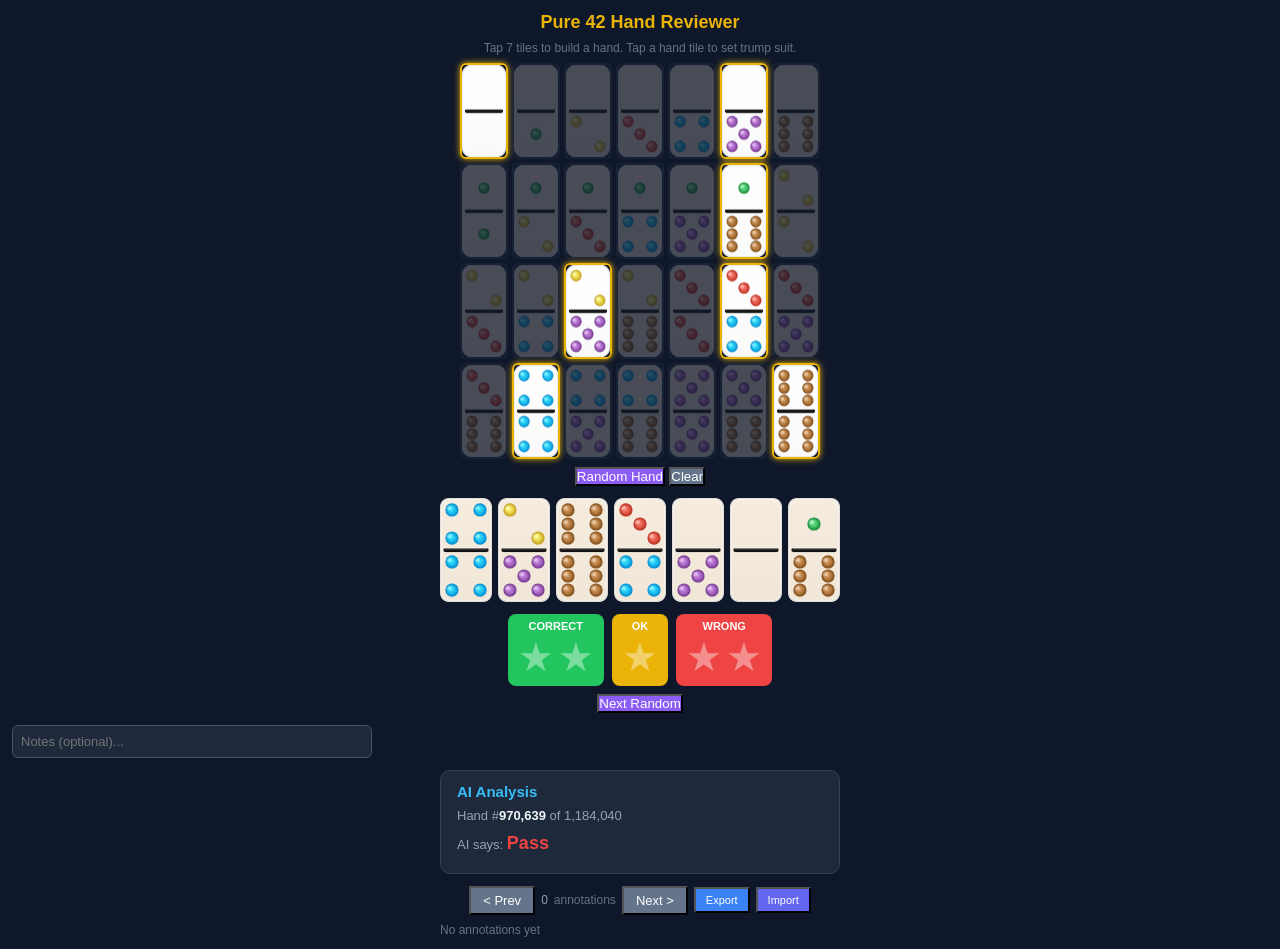
==== commit 317ae345: "Fix star lighting direction — fills from left (5-star) to right Co-Authored-By: Claude Opus 4.6 (1M " ====
--- a/hand-reviewer.html
+++ b/hand-reviewer.html
@@ -1050,10 +1050,15 @@
 let currentRating = 0;
 
 function previewStars(n){
-  // Light up stars up to n on hover/touch
+  // Each star knows its rating via onclick. Light up that star
+  // and all stars of equal or higher rating (to the left).
+  // Stars in DOM: ★5, ★4, ★3, ★2, ★1 (left to right)
+  // Star index 0=5, 1=4, 2=3, 3=2, 4=1
+  // For rating n, a star's rating = 5 - index. Light if starRating >= n.
   const stars = document.querySelectorAll('#starRating .star');
   for(let i = 0; i < stars.length; i++){
-    stars[i].style.color = i < n ? 'rgba(255,255,255,1)' : 'rgba(255,255,255,0.4)';
+    const starRating = 5 - i;
+    stars[i].style.color = (n > 0 && starRating >= n) ? 'rgba(255,255,255,1)' : 'rgba(255,255,255,0.4)';
   }
 }
 
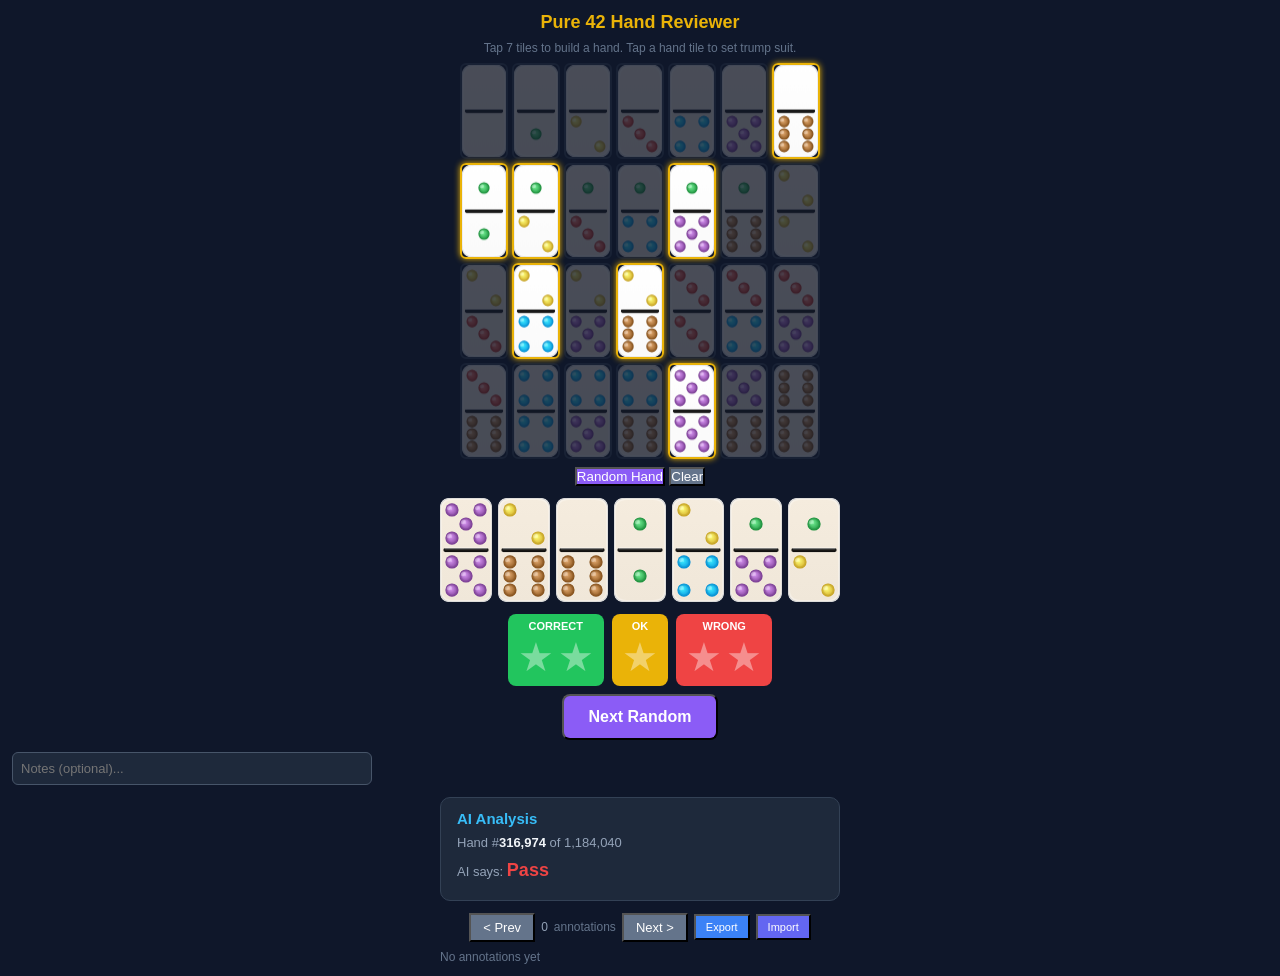
==== commit c523a883: "Enlarge Next Random button to match rating buttons Co-Authored-By: Claude Opus 4.6 (1M context) <nor" ====
--- a/hand-reviewer.html
+++ b/hand-reviewer.html
@@ -168,7 +168,7 @@
   </div>
 
   <div style="text-align:center;margin:6px 0">
-    <button class="btn-random" onclick="randomHand()">Next Random</button>
+    <button class="btn-random" onclick="randomHand()" style="padding:12px 24px;font-size:16px;font-weight:700;border-radius:8px;min-width:140px">Next Random</button>
   </div>
 
   <input type="text" id="noteInput" placeholder="Notes (optional)..." style="margin-top:6px">
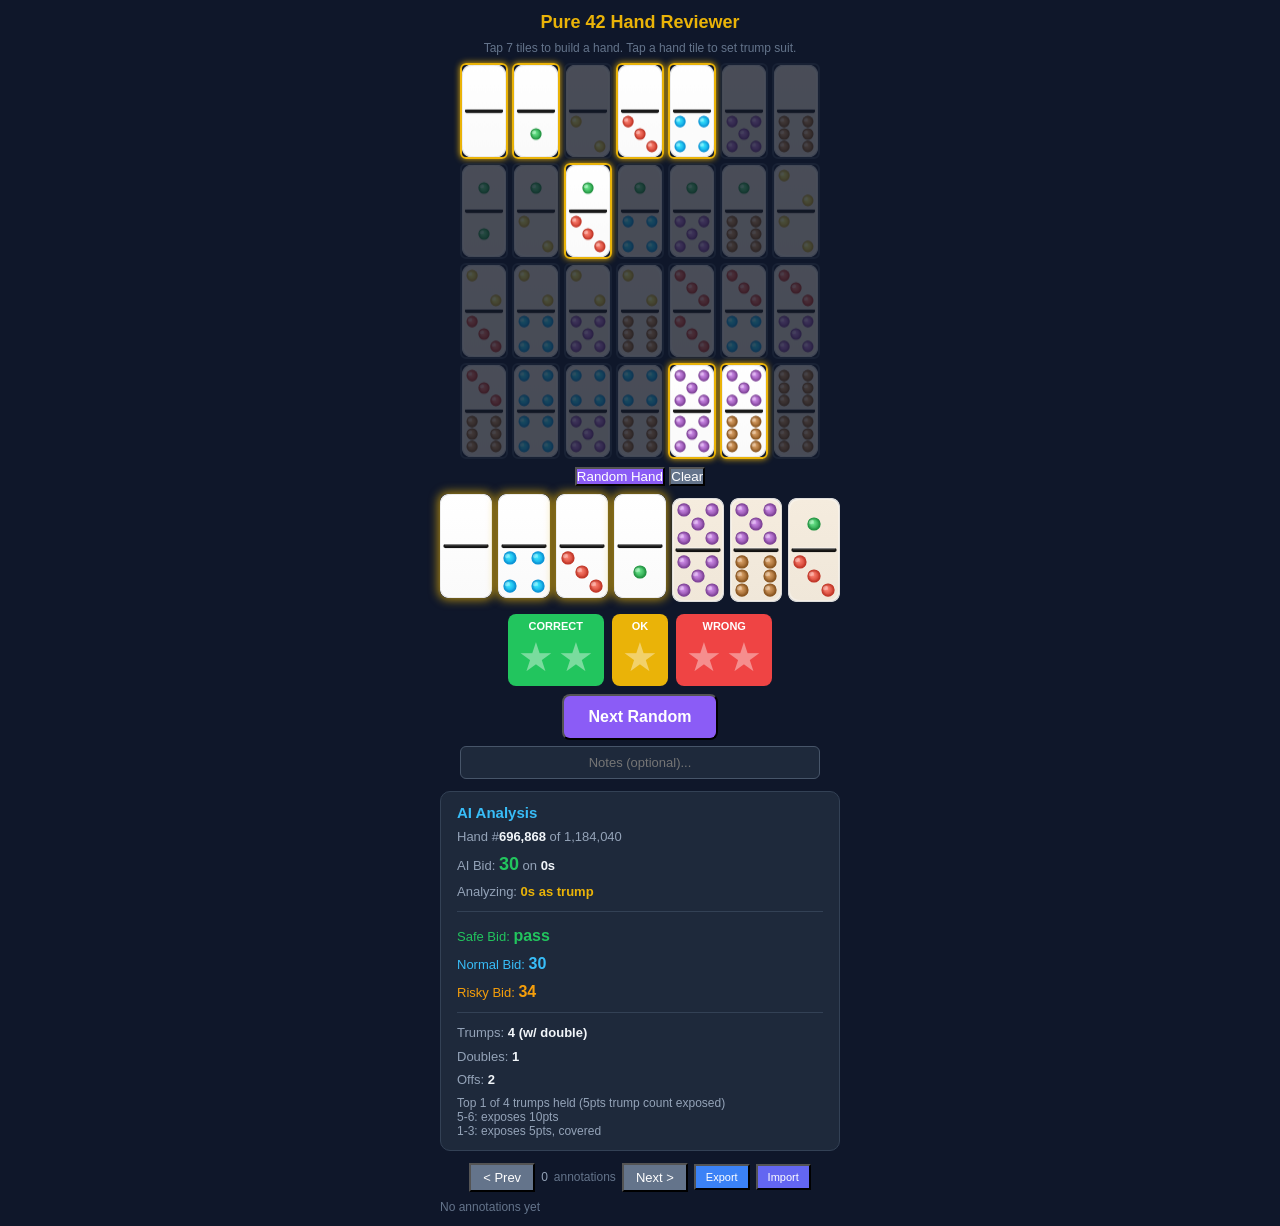
==== commit f519cb8a: "Center notes input field Co-Authored-By: Claude Opus 4.6 (1M context) <noreply@anthropic.com>" ====
--- a/hand-reviewer.html
+++ b/hand-reviewer.html
@@ -108,6 +108,10 @@
   color: #e2e8f0;
   font-size: 13px;
   margin-top: 8px;
+  display: block;
+  margin-left: auto;
+  margin-right: auto;
+  text-align: center;
 }
 
 /* History */
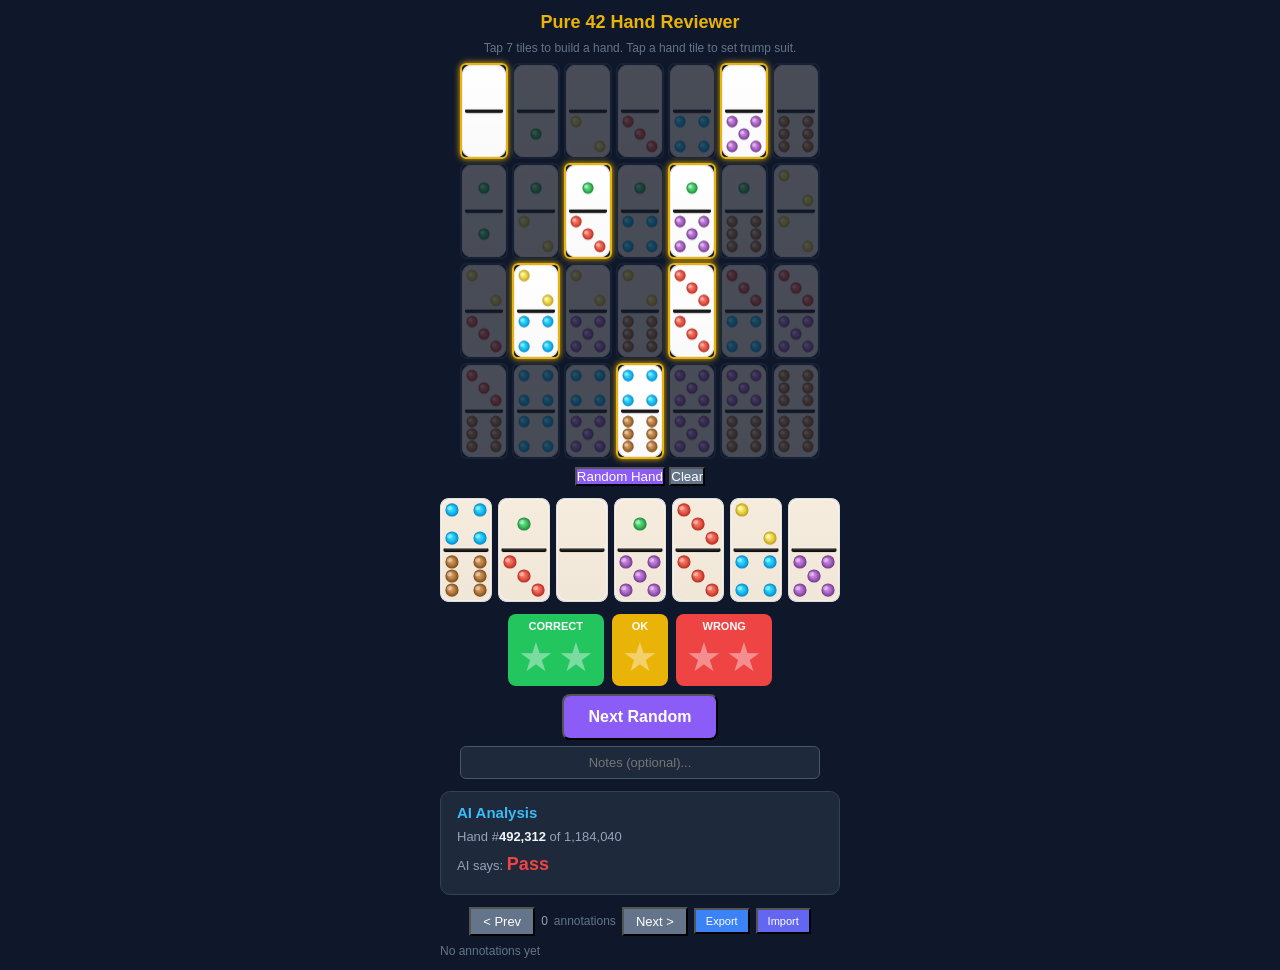
==== commit 4eff8d53: "Fix star fill direction — fills right to left like a progress bar Co-Authored-By: Claude Opus 4.6 (1" ====
--- a/hand-reviewer.html
+++ b/hand-reviewer.html
@@ -1054,15 +1054,12 @@
 let currentRating = 0;
 
 function previewStars(n){
-  // Each star knows its rating via onclick. Light up that star
-  // and all stars of equal or higher rating (to the left).
-  // Stars in DOM: ★5, ★4, ★3, ★2, ★1 (left to right)
-  // Star index 0=5, 1=4, 2=3, 3=2, 4=1
-  // For rating n, a star's rating = 5 - index. Light if starRating >= n.
+  // Stars in DOM left to right: ★5, ★4, ★3, ★2, ★1 (indices 0-4)
+  // Fill from RIGHT: rating 5 = all lit, rating 1 = only rightmost
+  // Light star at index i if i >= (5 - n)
   const stars = document.querySelectorAll('#starRating .star');
   for(let i = 0; i < stars.length; i++){
-    const starRating = 5 - i;
-    stars[i].style.color = (n > 0 && starRating >= n) ? 'rgba(255,255,255,1)' : 'rgba(255,255,255,0.4)';
+    stars[i].style.color = (n > 0 && i >= 5 - n) ? 'rgba(255,255,255,1)' : 'rgba(255,255,255,0.4)';
   }
 }
 
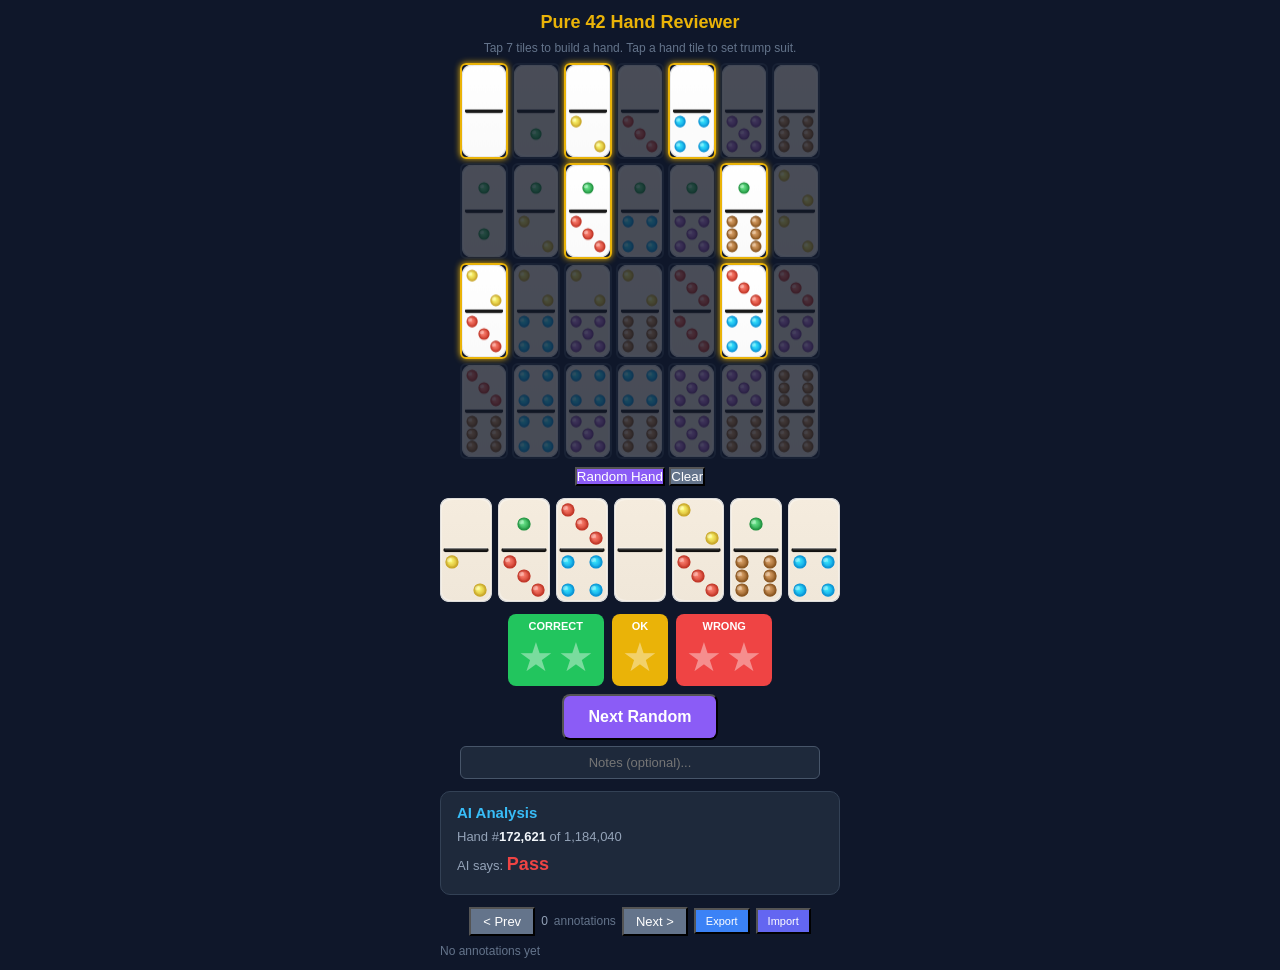
==== commit e8211270: "Calibrate bid ranges: cap risky at 30-31 when safe=pass, detect biddable hands - When safe=pass, ris" ====
--- a/hand-reviewer.html
+++ b/hand-reviewer.html
@@ -844,6 +844,29 @@
   if(normalBid < safeBid) normalBid = safeBid;
   if(riskyBid < normalBid) riskyBid = normalBid;
 
+  // ── RISKY CAP: when safe=pass, risky should never exceed 30-31 ──
+  // Real players don't jump from "can't bid" to "bid 35"
+  if(safeBid < 30){
+    if(riskyBid > 31) riskyBid = 31;
+    if(normalBid > 30) normalBid = 30;
+  }
+
+  // ── BIDDABLE DETECTION: hands that show all-pass but have a path ──
+  // 3+ trumps with some structure = at least risky 30
+  if(riskyBid < 30 && trumpCount >= 3){
+    const hasStructure = hasDoubleTrump || nonTrumpDoubles.length >= 1 || trumpCount >= 4;
+    if(hasStructure) riskyBid = 30;
+  }
+  // Only upgrade NORMAL to 30 for genuinely strong hands
+  if(normalBid < 30 && safeBid < 30){
+    if(hasDoubleTrump && trumpCount >= 4 && nonTrumpDoubles.length >= 1) normalBid = 30;
+    else if(topTrumpsHeld >= 3 && nonTrumpDoubles.length >= 1) normalBid = 30;
+  }
+
+  // Re-enforce monotonicity after adjustments
+  if(normalBid < safeBid) normalBid = safeBid;
+  if(riskyBid < normalBid) riskyBid = normalBid;
+
   // ── DOMINANT HAND DETECTION ──
   if(topTrumpsHeld >= trumpCount && trumpCount >= 3 && offs.length === 0){
     safeBid = 42; normalBid = 42; riskyBid = 42;
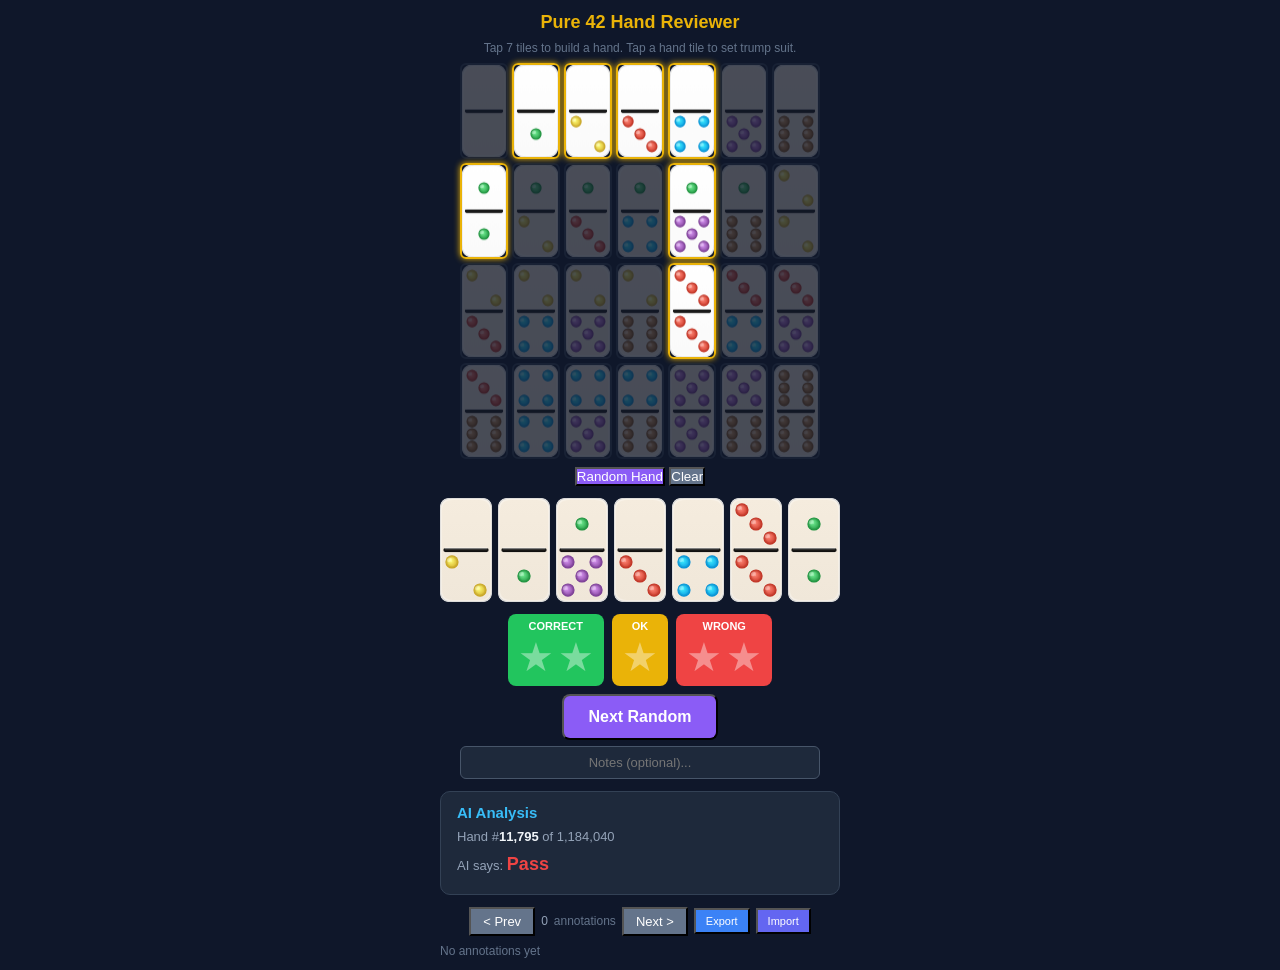
==== commit ae151927: "Embed 35 expert annotations, show to all users - Expert reviews hardcoded in EXPERT_NOTES object - S" ====
--- a/hand-reviewer.html
+++ b/hand-reviewer.html
@@ -495,6 +495,49 @@
 }
 
 // ============================================================
+// EXPERT ANNOTATIONS (hardcoded from user reviews)
+// t=trump, r=rating(1-5), v=verdict(c/w/o), b=bid opinion, n=note
+// ============================================================
+const EXPERT_NOTES = {
+  50484:{t:0,r:4,v:'c',b:'P-30',n:'30 would be absolute max and risky. Better off passing.'},
+  71874:{t:4,r:4,v:'c',b:'r30',n:'Risky 30.'},
+  78381:{t:0,r:0,v:'w',b:'P-30',n:'Missing 0-5, 4 trumps but risky. Max 30-31, 32 slightly risky.'},
+  94837:{t:5,r:5,v:'c',b:'P'},
+  450714:{t:2,r:5,v:'c',b:'P'},
+  470272:{t:0,r:5,v:'c',b:'r30'},
+  473386:{t:0,r:5,v:'c',b:'P'},
+  492286:{t:1,r:5,v:'c',b:'P'},
+  558825:{t:2,r:5,v:'c',b:'P'},
+  589606:{t:2,r:4,v:'c',b:'r30',n:'Excellent hand except offs are terrible. Risky 30, 33 is very high.'},
+  607245:{t:6,r:0,v:'w',b:'r31',n:'Only 3 trumps, no double. 3 doubles but offs risky.'},
+  615880:{t:3,r:5,v:'c',b:'P',n:'Risk taker might bid, but really should pass.'},
+  748611:{t:2,r:5,v:'c',b:'P'},
+  757526:{t:6,r:5,v:'c',b:'P'},
+  811345:{t:3,r:5,v:'c',b:'r30'},
+  833012:{t:2,r:5,v:'c',b:'30',n:'Normal 30, risky 31, 32 very risky. 41 insane.'},
+  851585:{t:4,r:5,v:'c',b:'30-32',n:'Lead 6-5, no count in 6s. Strong if trumps pulled.'},
+  854014:{t:5,r:4,v:'c',b:'r31',n:'Risky bid would be 31.'},
+  873451:{t:6,r:4,v:'c',b:'30',n:'Doable 30 with luck. Must evaluate every play carefully.'},
+  939404:{t:4,r:4,v:'c',b:'P-30',n:'Safe pass, normal 30, risky 31.'},
+  961904:{t:2,r:0,v:'c',b:'r30',n:'Risky 30. Could get lucky. 3 trumps, nice offs.'},
+  1067143:{t:'NT',r:4,v:'c',b:'30-42',n:'Excellent NT hand. Play doubles in order to pull suits.'},
+  1084871:{t:4,r:0,v:'c',b:'r30'},
+  1146589:{t:1,r:4,v:'c',b:'r30',n:'4 trumps, 6-6, strong but missing double 1. Not half bad.'},
+  1147644:{t:6,r:5,v:'c',b:'P'},
+  1151372:{t:6,r:4,v:'c',b:'30',n:'Offs terrible, but sometimes you get lucky.'},
+  1172536:{t:6,r:5,v:'c',b:'r31',n:'Top 3 trumps, 2 fours, 6-4 safe. 31 and 02 are offs.'},
+  1173475:{t:6,r:0,v:'c',b:'r30'},
+  1173996:{t:2,r:4,v:'c',b:'r30',n:'Weak trumps but nice offs. Top 3 sixes.'},
+  1175254:{t:5,r:4,v:'c',b:'r30',n:'Highly risky 30. Many 5s but missing double 5.'},
+  1176904:{t:6,r:0,v:'c',b:'30-31',n:'Top 3 trumps, double 5, good 5 control. Safe 30, risky 32-35.'},
+  1176985:{t:2,r:5,v:'c',b:'30',n:'Strong non-trumps, weak trumps. Playable 30.'},
+  1177053:{t:'NT',r:5,v:'c',b:'42',n:'Excellent NT hand. 4 doubles + top 2 sixes. Bid 84/2x.'},
+  1182812:{t:6,r:4,v:'c',b:'r30',n:'Very risky 30. Strong trumps but many ways to lose.'},
+  1183319:{t:6,r:4,v:'c',b:'84',n:'Safe 36, but really an 84/2x hand. Covered 5 off.'},
+};
+const EXPERT_EVALUATED = new Set(Object.keys(EXPERT_NOTES).map(Number));
+
+// ============================================================
 // TILE PICKER
 // ============================================================
 function buildPicker(){
@@ -974,6 +1017,22 @@
     }
   }
 
+  // Show expert annotation if available
+  if(hNum && EXPERT_NOTES[hNum]){
+    const ex = EXPERT_NOTES[hNum];
+    const starStr = ex.r > 0 ? '★'.repeat(ex.r) + '☆'.repeat(5-ex.r) : '';
+    const vColor = ex.v === 'c' ? '#22c55e' : ex.v === 'w' ? '#ef4444' : '#eab308';
+    const vText = ex.v === 'c' ? 'CORRECT' : ex.v === 'w' ? 'WRONG' : 'OK';
+    const trumpStr = ex.t === 'NT' ? 'NT' : ex.t === '-' ? 'none' : ex.t + 's';
+    html += '<div style="margin:4px 0 8px;padding:6px 8px;background:#1a2332;border-radius:6px;border-left:3px solid #eab308;font-size:12px;color:#cbd5e1">';
+    html += '<div style="color:#eab308;font-weight:700;margin-bottom:2px">Expert Review</div>';
+    html += '<span style="color:' + vColor + ';font-weight:600">' + vText + '</span> ' + starStr;
+    html += ' — Trump: ' + trumpStr;
+    if(ex.b) html += ' — Bid: <strong>' + ex.b + '</strong>';
+    if(ex.n) html += '<div style="margin-top:3px;font-style:italic;color:#94a3b8">' + ex.n + '</div>';
+    html += '</div>';
+  }
+
   // Auto-set trump to AI recommendation if user hasn't picked
   if(selectedTrump === null && aiTrump !== null){
     selectedTrump = aiTrump;
@@ -1175,7 +1234,8 @@
     const shuffled = ALL_TILES.slice().sort(() => Math.random() - 0.5);
     const candidate = shuffled.slice(0, 7);
     const key = candidate.map(t => Math.min(t[0],t[1])+'-'+Math.max(t[0],t[1])).sort().join(',');
-    if(!evaluatedKeys.has(key)){
+    const hNum = handNumber(candidate);
+    if(!evaluatedKeys.has(key) && !EXPERT_EVALUATED.has(hNum)){
       currentHand = candidate;
       selectedTrump = null;
       buildPicker();
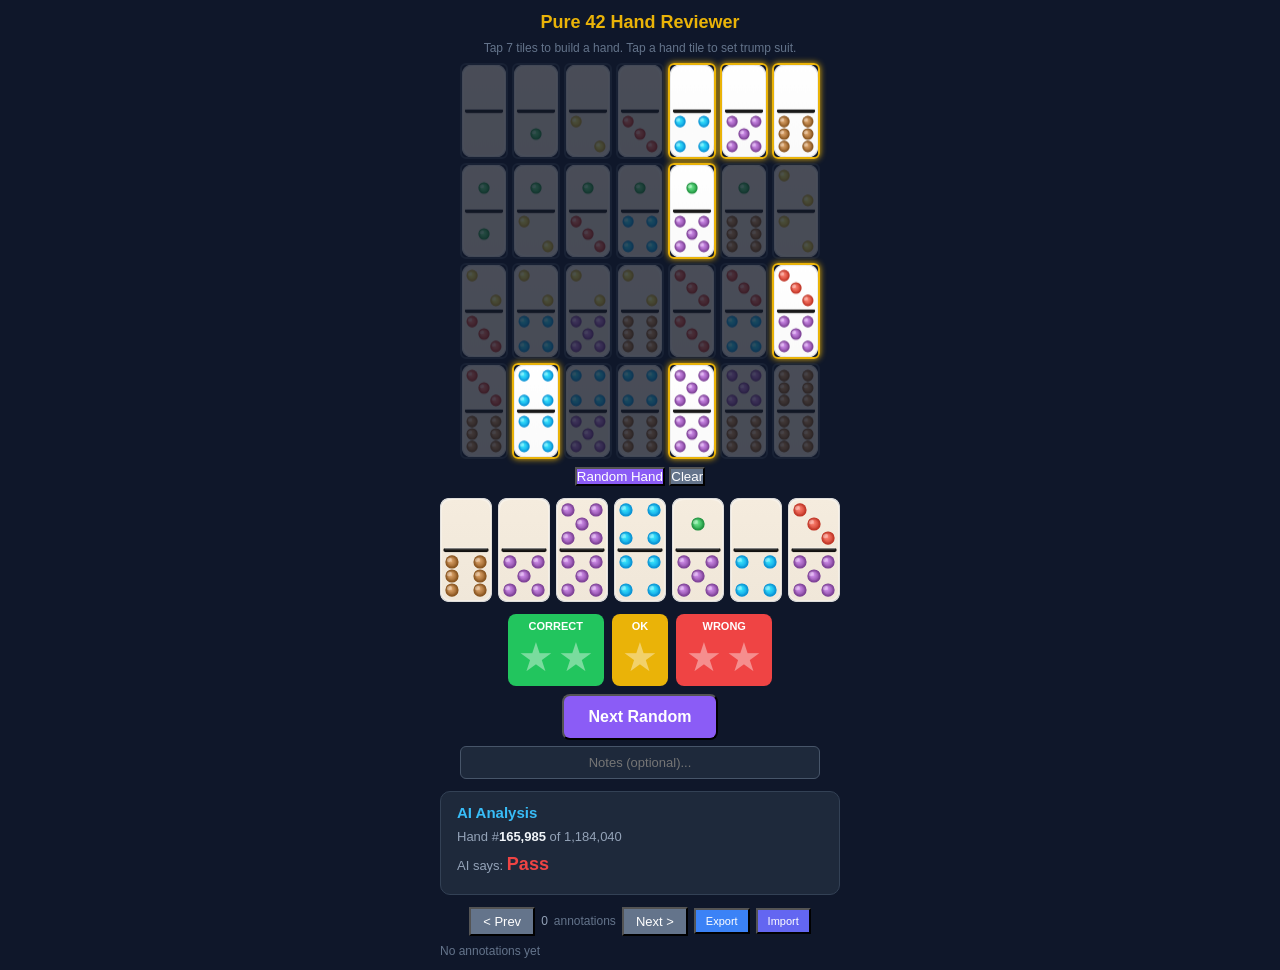
==== commit 9946f97a: "Add 12 phone annotations to expert notes (47 total) Co-Authored-By: Claude Opus 4.6 (1M context) <no" ====
--- a/hand-reviewer.html
+++ b/hand-reviewer.html
@@ -534,6 +534,18 @@
   1177053:{t:'NT',r:5,v:'c',b:'42',n:'Excellent NT hand. 4 doubles + top 2 sixes. Bid 84/2x.'},
   1182812:{t:6,r:4,v:'c',b:'r30',n:'Very risky 30. Strong trumps but many ways to lose.'},
   1183319:{t:6,r:4,v:'c',b:'84',n:'Safe 36, but really an 84/2x hand. Covered 5 off.'},
+  10122:{t:0,r:4,v:'c',b:'30-42',n:'32/36/42. Expect to lose only 1 trick. Possible to win all but risky.'},
+  129475:{t:0,r:5,v:'c',b:'P-30',n:'30 is risky. Not good options. Usually pass.'},
+  165112:{t:0,r:4,v:'c',b:'30',n:'Safe 30, normal 31, risky 36.'},
+  167419:{t:0,r:5,v:'c',b:'r30'},
+  193567:{t:1,r:5,v:'c',b:'r30'},
+  354145:{t:1,r:1,v:'w',b:'r30',n:'50-50 chance opponent has 2 trumps. Very risky.'},
+  429018:{t:1,r:5,v:'c',b:'r30'},
+  583561:{t:4,r:5,v:'c',b:'r30'},
+  684934:{t:0,r:5,v:'c',b:'r30'},
+  890038:{t:'-',r:5,v:'c',b:'P'},
+  990156:{t:2,r:5,v:'c',b:'r30'},
+  1130615:{t:'DOUBLES',r:4,v:'c',b:'r30',n:'4 doubles + highest six + double six. 5 guaranteed winners.'},
 };
 const EXPERT_EVALUATED = new Set(Object.keys(EXPERT_NOTES).map(Number));
 
